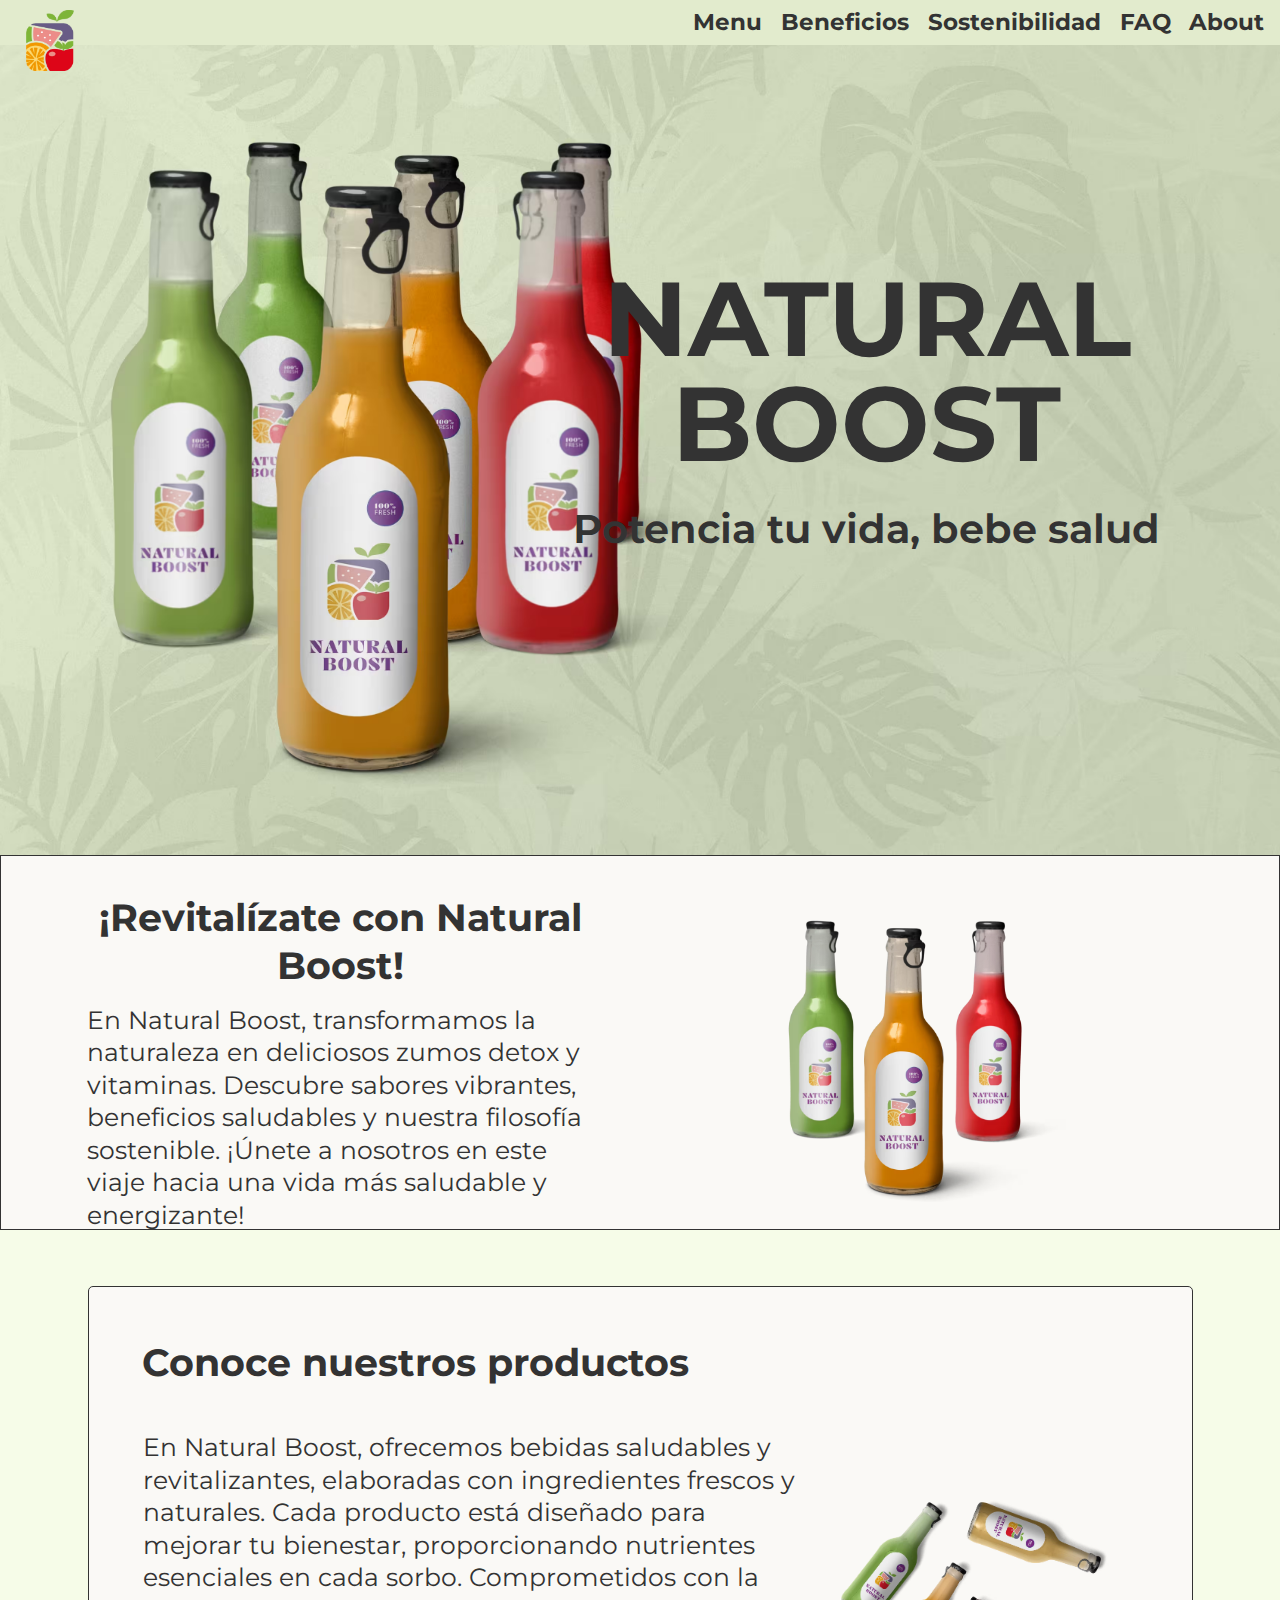
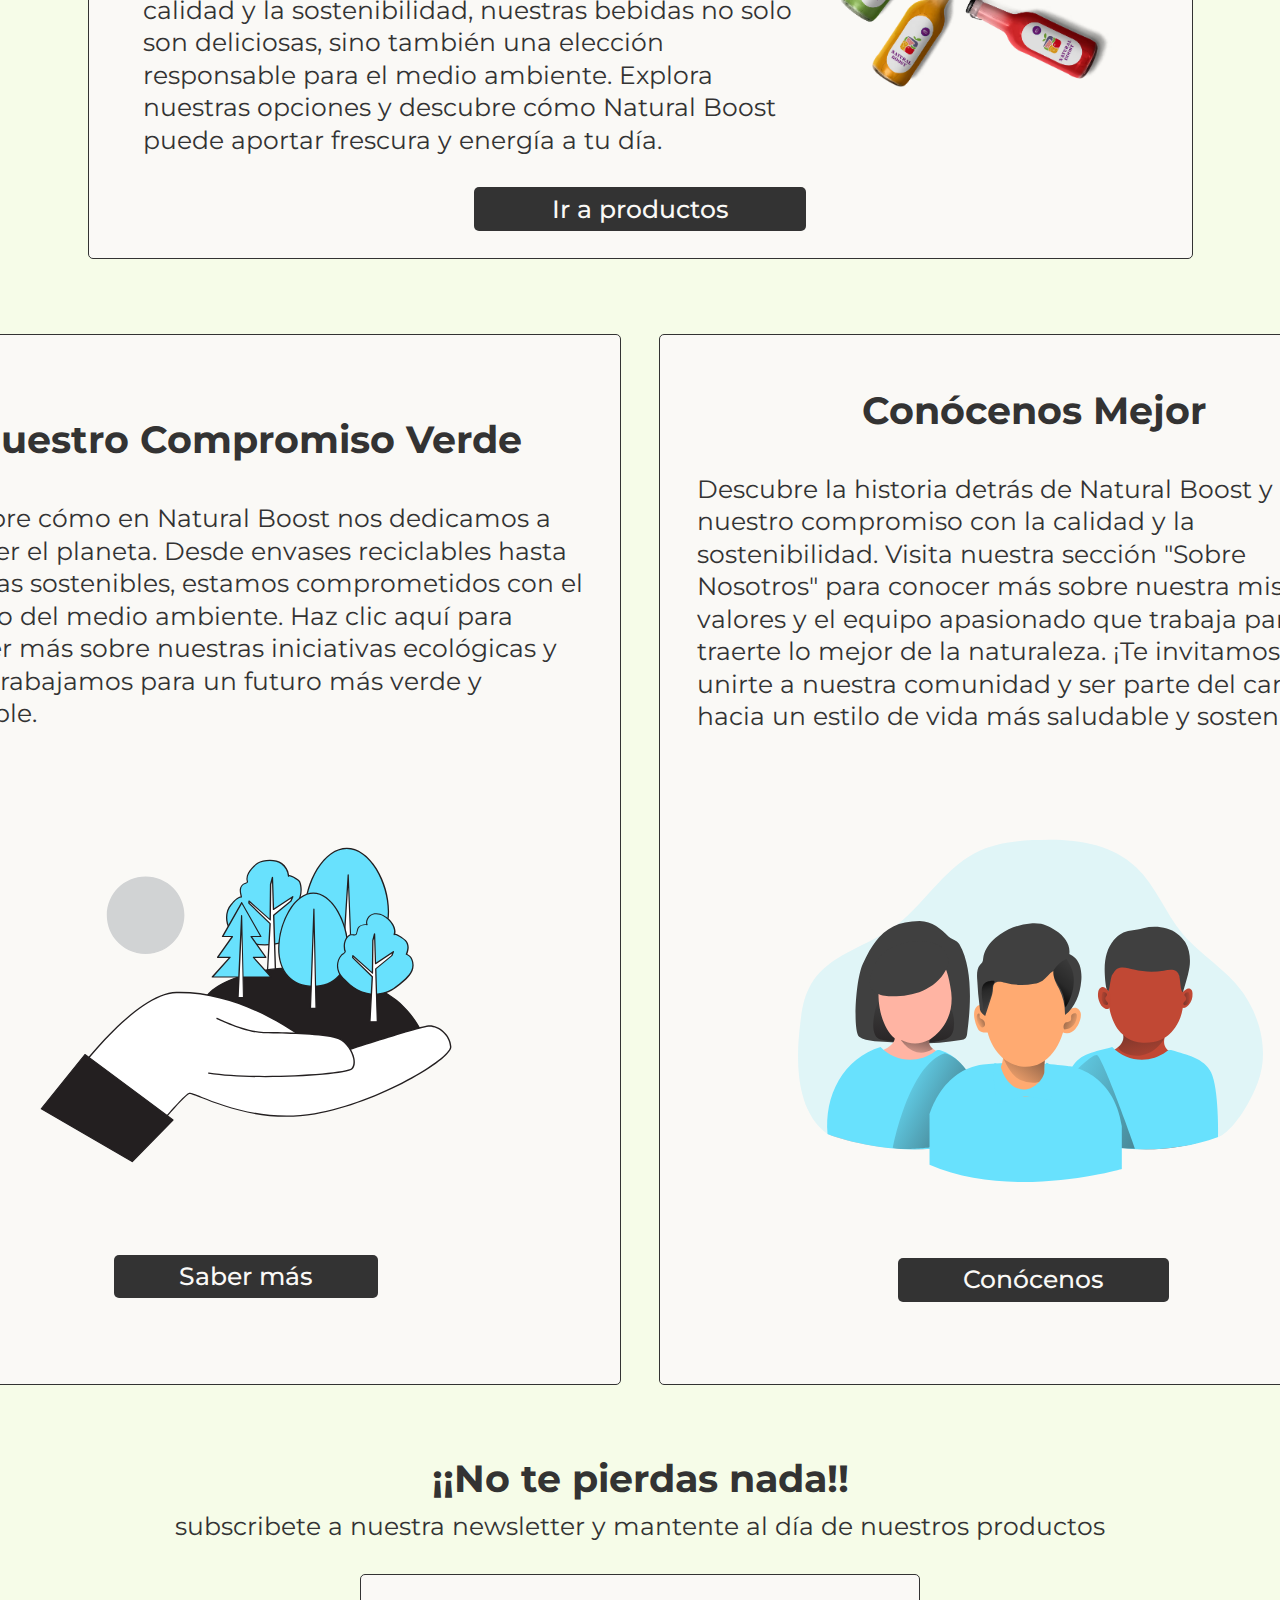
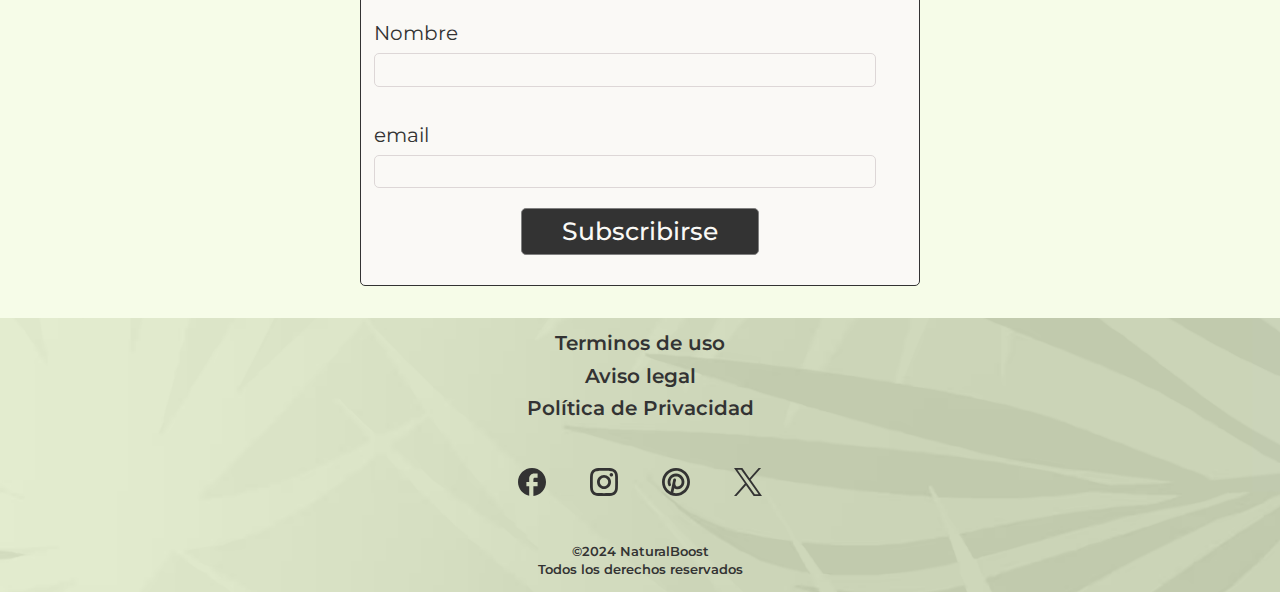
==== index.html @ d49129e9 "actualización" ====
<!DOCTYPE html>
<html lang="es">
	<head>
		<meta charset="utf-8" />
		<meta name="viewport" content="width=device-width, initial-scale=1" />
		<meta http-equiv="X-UA-Compatible" content="IE=edge" />
		<title>Natural Boost - Zumo Detox</title>
		<meta
			name="description"
			content="Natural Boost ofrece los mejores zumos detox y vitaminas, hechos con ingredientes frescos y naturales. Descubre nuestros sabores y beneficios."
		/>
		<meta
			name="keywords"
			content="zumos detox, vitaminas, natural, salud, bienestar, sostenibilidad"
		/>
		<meta name="author" content="Natural Boost - Luis Carlos Giraldo" />
		<meta property="og:title" content="Natural Boost - Zumo Detox" />
		<meta
			property="og:description"
			content="Natural Boost ofrece los mejores zumos detox y vitaminas, hechos con ingredientes frescos y naturales. Descubre nuestros sabores y beneficios."
		/>
		<meta
			property="og:image"
			content="https://naturalboost.com/images/og-image.jpg"
		/>
		<meta property="og:url" content="https://naturalboost.com" />
		<meta property="og:type" content="website" />
		<meta name="twitter:card" content="summary_large_image" />
		<meta name="twitter:title" content="Natural Boost - Zumo Detox" />
		<meta
			name="twitter:description"
			content="Natural Boost ofrece los mejores zumos detox y vitaminas, hechos con ingredientes frescos y naturales. Descubre nuestros sabores y beneficios."
		/>
		<meta
			name="twitter:image"
			content="https://naturalboost.com/images/twitter-image.jpg"
		/>

		<link
			rel="icon"
			href="/archivosFavicon/favicon.ico"
			type="image/x-icon"
		/>
		<link rel="manifest" href="site.webmanifest" />
		<link rel="apple-touch-icon" href="icon.png" />
		<link rel="stylesheet" href="css/style.css" />
		<meta name="theme-color" content="#fafafa" />
		<link rel="preconnect" href="https://fonts.googleapis.com" />
		<link rel="preconnect" href="https://fonts.gstatic.com" crossorigin />
		<link
			href="https://fonts.googleapis.com/css2?family=Montserrat:ital,wght@0,100..900;1,100..900&display=swap"
			rel="stylesheet"
		/>

		<script src="/js/menuHamburguesa.js" defer></script>
	</head>
	<body>
		<header class="header">
			<section class="header__image-links">
				<a href="index.html" class="header__link-logo">
					<img
						src="/img/desktop/LOGO NATURAL BOOST.avif"
						alt="Logo natural boost"
						class="header__logo"
					/>
				</a>
				<img
					src="/svg/menuHamburguesa.svg"
					alt="menu hamburguesa"
					class="header__hamburger"
					id="menuHamburguesa"
				/>

				<nav class="header__nav-desktop" id="headerNavDesktop">
					<section class="nav__items-desktop">
						<ul class="nav__items-list">
							<li>
								<a href="menu.html" class="nav__links-desktop">Menu</a>
							</li>
							<li>
								<a href="beneficios.html"class="nav__links-desktop">Beneficios</a>
							</li>
							<li>
								<a href="sostenibilidad.html"class="nav__links-desktop">Sostenibilidad</a>
							</li>
							<li>
								<a href="faq.html" class="nav__links-desktop">FAQ</a>
							</li>
							<li>
								<a href="about.html" class="nav__links-desktop">About</a>
							</li>
						</ul>
					</section>
				</nav>
			</section>

			<nav class="header__nav" id="headerNav">
				<section class="nav__items">
					<img
						class="nav__boton-x"
						src="/svg/X.svg"
						alt="Botón de salir"
						id="botonCerrarNav"
					/>
					<a href="menu.html" class="nav__links">Menu</a>
					<a href="beneficios.html" class="nav__links">Beneficios</a>
					<a href="sostenibilidad.html" class="nav__links"
						>Sostenibilidad</a
					>
					<a href="faq.html" class="nav__links">FAQ</a>
					<a href="about.html" class="nav__links">About</a>
				</section>
			</nav>

			<section class="section__titulo">
				<h1 class="titulo__marca">
					NATURAL <br />
					BOOST
				</h1>
				<p class="titulo__subtitle-eslogan">
					Potencia tu vida, bebe salud
				</p>
			</section>

			<img
				class="header__main-image"
				src="/img/desktop/pixelcut-export.avif"
			/>
		</header>

		<main class="main">
			<section class="main__introduccion">
				<h2 class="main__subtitulo subtitulo__revitalizate">
					¡Revitalízate con Natural Boost!
				</h2>
				<p class="main__content content__revitalizate">
					En Natural Boost, transformamos la naturaleza en deliciosos
					zumos detox y vitaminas. Descubre sabores vibrantes,
					beneficios saludables y nuestra filosofía sostenible. ¡Únete
					a nosotros en este viaje hacia una vida más saludable y
					energizante!
				</p>
        <section class="main__product-image-desktop">
          <img
            src="/img/desktop/NATUAL BOOST PORTADA SIN FONDO.avif"
            alt=""
            class="main__image-content main__products"
          />
        </section>

			</section>

			<section class="main__product-image">
				<img
					src="/img/desktop/NATUAL BOOST PORTADA SIN FONDO.avif"
					alt=""
					class="main__image-content main__products"
				/>
			</section>

			<section class="main__nuestros-productos main__section">
				<h3 class="main__subtitulo subtitulo__nuestros-productos">Conoce nuestros productos</h3>
				<p class="main__content content__nuestros-productos">
					En Natural Boost, ofrecemos bebidas saludables y
					revitalizantes, elaboradas con ingredientes frescos y
					naturales. Cada producto está diseñado para mejorar tu
					bienestar, proporcionando nutrientes esenciales en cada
					sorbo. Comprometidos con la calidad y la sostenibilidad,
					nuestras bebidas no solo son deliciosas, sino también una
					elección responsable para el medio ambiente. Explora
					nuestras opciones y descubre cómo Natural Boost puede
					aportar frescura y energía a tu día.
				</p>
				<img
					src="/img/desktop/todos los zumos natural boost.avif"
					alt=""
					class="main__image-content all__products"
				/>
				<a href="menu.html" class="main__btn btn__productos">Ir a productos</a>
			</section>

      <section class="container__sections">

        <section class="main__conocenos-mejor main__section">
          <h3 class="main__subtitulo subtitulo__conocenos">Conócenos Mejor</h3>
          <p class="main__content content__conocenos">
            Descubre la historia detrás de Natural Boost y nuestro
            compromiso con la calidad y la sostenibilidad. Visita
            nuestra sección "Sobre Nosotros" para conocer más sobre
            nuestra misión, valores y el equipo apasionado que trabaja
            para traerte lo mejor de la naturaleza. ¡Te invitamos a
            unirte a nuestra comunidad y ser parte del cambio hacia un
            estilo de vida más saludable y sostenible!
          </p>
          <img
            src="/svg/user-group-70.svg"
            alt="grupo de trabajadores"
            class="main__image-content image__grupo"
          />
          <a href="menu.html" class="main__btn btn__conocenos">Conócenos</a>
        </section>
  
        <section class="main__nuestro-compromiso main__section">
          <h3 class="main__subtitulo subtitulo__compromiso">Nuestro Compromiso Verde</h3>
          <p class="main__content content__compromiso">
            Descubre cómo en Natural Boost nos dedicamos a proteger el
            planeta. Desde envases reciclables hasta prácticas
            sostenibles, estamos comprometidos con el cuidado del medio
            ambiente. Haz clic aquí para conocer más sobre nuestras
            iniciativas ecológicas y cómo trabajamos para un futuro más
            verde y saludable.
          </p>
          <img
            src="/svg/ecology-76-7de93.svg"
            alt="imagen ecologica"
            class="main__image-content image__compromiso-verde"
          />
          <a href="menu.html" class="main__btn btn__compromiso">Saber más</a>
        </section>

      </section>

			<section class="complete__form">
				<h3 class="main__subtitulo subtitulo__form">¡¡No te pierdas nada!!</h3>
				<p class="main__content form__text-content">
					subscribete a nuestra newsletter y mantente al día de
					nuestros productos
				</p>
        <form action="main.php" class="form" id="form">
          <label for="name" class="form__name-label">Nombre</label>
          <input
            required
            type="text"
            class="form__input-name"
            id="name"
          />
  
          <label for="email" class="form__email-label">email</label>
          <input
            required
            type="email"
            class="form__input-email"
            id="email"
          />
  
          <button class="main__btn form__btn" type="submit">
            Subscribirse
          </button>
        </form>
			</section>
		</main>

		<footer class="footer">
			<section class="footer__links-legales">
				<a href="terminosUso.html" class="links__legales-terminos-uso"
					>Terminos de uso</a
				>
				<a href="LICENSE" class="links__legales-aviso-legal"
					>Aviso legal</a
				>
				<a
					href="politicaPrivacidad.html"
					class="links__legales-politica-privacidad"
					>Política de Privacidad</a
				>
			</section>

			<section class="footer__social-networks">
				<img
					src="/svg/logoFacebook.svg"
					alt="Logo de Facebook"
					class="social-networks-facebook"
				/>
				<img
					src="/svg/logoInstagram.svg"
					alt="Logo de Instagram"
					class="social-networks-instagram"
				/>
				<img
					src="/svg/logoPinterest.svg"
					alt="Logo de Pinterest"
					class="social-networks-pinterest"
				/>
				<img
					src="/svg/logoX.svg"
					alt="Logo de X"
					class="social-networks-x"
				/>
			</section>

			<section class="footer__derechos-reservados">
				<p class="footer__copyright">&copy;2024 NaturalBoost</p>
				<p class="footer__derechos-reservados">
					Todos los derechos reservados
				</p>
			</section>
		</footer>
	</body>
</html>
---- css/style.css ----
/* *********************************** */
@import url(normalize.min.css);
@import url(reset.css);

/* *********************************** */
/* *** ESTILOS GENERALES *** */
/* *********************************** */

/* Tipografía */
@font-face {
  font-family: "";
  src: url("") format("woff2"), url("") format("woff");
}

/* ******************************** */

/* Colores */

/* ******************************** */

:root{
  --background-section: #FAF9F6;
  --text-color: #333333;
  --background-color: #E2EBCD;
  --background-color-dos: #8DA954;
  --body-color: #F6FCE8;
  --color-terciary: #FFCC96;

  /* mobile */
  --titulo-banner: 5.3125rem;
  --subtitulo-banner: 2.5rem;
  --titulo-contenido: 2rem ;
  --parrafos-contenido: 1.25rem;

  /* desktop */
  --titulo-banner-desktop: 10.5rem;
  --subtitulo-banner-desktop: 4rem;
  --titulo-contenido-desktop: 3.625rem;
  --parrafos-contenido-desktop: 3rem;
}

*{
  box-sizing: border-box;
}

html{
  font-size: 10px;
  overflow-x: hidden;
}

body{
  height: 100%;
  background-color: var(--body-color);
  font-family: montserrat, Arial, Helvetica, sans-serif;
  box-sizing: border-box;
  line-height: 1;
}

a{
  color: var(--text-color);
}

.header{
  min-height: 80vh;
  width: 100%;

  display: flex;
  flex-direction: column;
  background: url(/img/desktop/FONDO\ VERTICAL\ NATURAL\ BOOST\ CON\ TEXTURA.avif) center center;
  background-repeat: no-repeat;
  background-size: cover;

  position: relative;
}

.header__image-links{
  display: flex;
  flex-direction: row;
  justify-content: space-between;

  margin: 1.25rem;
}

.header__nav-desktop{
  display: none;
}

.header__nav{
  display: none;
  width: 100%;
  height: 100dvh;

  position: absolute;
}

.nav__links{
  transition: all ease-in-out 0.3s;
}

.nav__links:hover{
  transform: scale(1.1);
  transition: all ease-in-out 0.3s;
}

.nav__items{
  display: flex;
  justify-content: center;
  align-items: center;
  flex-direction: column;
  width: 100%;
  height: 100dvh;
  gap: 100px;

  position: relative;

  color: var(--text-color);
  font-weight: 700;
  font-size: 3.125rem;
  background: url(/img/desktop/FONDO\ VERTICAL\ NATURAL\ BOOST\ CON\ TEXTURA.avif) center center;
  background-size: cover;
  background-repeat: no-repeat;
}

.nav__boton-x{
  width: 2.8125rem;
  height: 2.8125rem;
  
  position: absolute;
  right: 1.25rem;
  top: 1.25rem;
  cursor: pointer;
}

.header__hamburger{
  display: inline;
  width: 2.5rem;
  height: 2.5rem;
  cursor: pointer;
}

.header__logo{
  display: inline;
  width: 2.8125rem;
  height: 3.125rem;
}

.header__main-image{
  width: 100%;
  padding: 1.25rem;
  padding-top: 1.25rem;
} 

.titulo__marca{
  font-size: var(--titulo-banner);
  color: var(--text-colorolor, #333);
  
  text-align: center;
  line-height: 1;

  margin-top: 3.125rem;
}

.titulo__subtitle-eslogan{
  font-size: var(--subtitulo-banner);
  color: var(--text-color);
  
  text-align: center;
  font-weight: 650;
  margin-top: 1.25rem;
}

.footer{
  width: 100%;
  padding: 1.5625rem 1.25rem;
  

  display: flex;
  flex-direction: column;
  justify-content: center;
  align-items: center;
  gap: 2.5rem;

  background: url(/img/desktop/FONDO\ VERTICAL\ NATURAL\ BOOST\ CON\ TEXTURA.avif) center center;
  background-repeat: no-repeat;
  background-size: cover;
}

.footer__links-legales{
  display: flex;
  flex-direction: column;
  justify-content: center;
  align-items: center;
  gap: 1.25rem;


  font-size: var(--titulo-contenido);
  font-weight: 600;
  color: var(--text-color);
  
}

.links__legales-aviso-legal, 
.links__legales-politica-privacidad,
.links__legales-terminos-uso{
  cursor: pointer;
  transition: all ease-in-out 0.3s;
}

.links__legales-aviso-legal:hover, 
.links__legales-politica-privacidad:hover,
.links__legales-terminos-uso:hover{
  transition: all ease-in-out 0.3s;
  transform: scale(1.1);
}

.social-networks-facebook, 
.social-networks-instagram, 
.social-networks-pinterest, 
.social-networks-x{
  text-decoration: none;
  color: var(--text-color);

  width: 2.8125rem;
  height: 2.8125rem;
  
}

.footer__social-networks{
  display: flex;
  flex-direction: row;

  padding: 2.5rem 0rem;
  justify-content: space-between;
  gap: 4.375rem;
}

.footer__derechos-reservados{
  display: flex;
  flex-direction: column;
  color: var(--text-color);
  font-size: var(--parrafos-contenido);
  font-weight: 600;
  text-align: center;
  gap: .5rem;
}

.ocultar{
  display: none;
}

.mostrar{
  display: block;
}

.main__introduccion{
  width: 100%;
  height: 15.625rem;
  border: 1px solid var(--text-color);

  text-align: center;
  background-color: var(--background-section);
  padding: 1.25rem 2.5rem;
  line-height: 1.3;

}

.main__subtitulo{
  font-size: 2rem;
  color: var(--text-color);
}

.main__content{
  font-size: var(--parrafos-contenido);
  color: var(--text-color);
  text-align: left;
  padding: 1.25rem 1.25px;
  line-height: 1.3;
}

.main__section{
  background-color: var(--background-section);
  color: var(--text-color);
  border: 1px solid var(--text-color);
  border-radius: .5rem;
  padding: 1.875rem 1.5625rem;
  margin: 1.875rem;
}

.main__conocenos-mejor{
  display: flex;
  justify-content: center;
  align-items: center;
  flex-direction: column;
}

.main__nuestro-compromiso{
  display: flex;
  justify-content: center;
  align-items: center;
  flex-direction: column;
}

.main__nuestros-productos{
  display: flex;
  justify-content: center;
  align-items: center;
  flex-direction: column;
}


.main__btn{
  background-color: var(--text-color);
  color: var(--background-section);
  border-radius: .5rem;
  padding: .9375rem 6.5rem;
  font-size: var(--parrafos-contenido);
  font-weight: 500;
}

.main__product-image-desktop{
  display: none;
}

.form{
  background-color: var(--background-section);
  color: var(--text-color);
  box-sizing: border-box;

  width: 80dvw;
  height: 21.875rem;

  display: flex;
  flex-direction: column;
  margin: 1.875rem;
  border-radius: .5rem;
  border: 1px solid var(--text-color);
  justify-content: center;
}

.complete__form{
  box-sizing: border-box;
  display: flex;
  justify-content: center;
  align-items: center;
  flex-direction: column;

}

.form__text-content{
  text-align: center;
}

.form__input-email, .form__input-name{
  width: 90%;
  padding: .9375rem;
  margin: 0rem 1.25rem;
  border-radius: .5rem;
  border: 1px solid rgb(221, 215, 215);
  background-color: var(--background-section);
  margin-bottom: 20px;
}

input[type="text"]{
  width: 90%;
}

label{
  margin: 0px 1.25rem;
  margin-top: 1.875rem;
  margin-bottom: .9375rem;
  font-size: 1.25rem;
  color: var(--text-color);
}

.form__btn{
    padding: 1rem 4rem;
    width: fit-content;
    margin: 0 auto;
  
}

@media screen and (min-width: 1200px){

  .main__introduccion{
    height: 37.5rem;
    padding: 0;
    
    display: grid;
    grid-template-columns: 8.4375rem 1.5fr 0.5fr 8.4375rem;
    grid-template-rows: 3.75rem 0.3fr 3.75rem 2fr 3.75rem;
    
  }

  .subtitulo__revitalizate{
    font-size: 3.75rem;
    text-align: center;
    grid-column: 2 / 3;
    grid-row: 2 / 3;
    
  }
  
  .content__revitalizate{
    font-size: 2.5rem;
    
    grid-column: 2 / 3;
    grid-row: 3 / 5;
  }
  
  .main__product-image{
    display: none;
  }

  .main__product-image-desktop{
    display: initial;
    width: 600px;
    object-fit: cover;
    padding-bottom: 100%;
    overflow: hidden;

    grid-column: 3 / 4;
    grid-row: 1 / -1;
  }

  .main__nuestros-productos{
    margin: 5.625rem 8.75rem;

    display: grid;
    grid-template-columns: 3.75rem 1fr 1fr 1fr 3.75rem;
    grid-template-rows: 3.75rem 3.75rem 3.75rem 1fr 1.25rem 5.625rem .2344rem;
  }

  .subtitulo__nuestros-productos{
    grid-column: 2 / 4;
    grid-row: 2 / 3;
  }

  .subtitulo__nuestros-productos,
  .subtitulo__compromiso,
  .subtitulo__conocenos,
  .subtitulo__revitalizate,
  .subtitulo__form{
    font-size: 3.75rem;

  }

  .content__compromiso,
  .content__conocenos,
  .content__nuestros-productos,
  .content__revitalizate,
  .form__text-content{
    font-size: 2.5rem;
  }
  
  .content__nuestros-productos{
    grid-column: 2 / 4;
    grid-row: 4 / 5;
  }
  
  .all__products{
    grid-column: 4 / 5;
    grid-row: 4 / 5;
  }
  
  .btn__productos,
  .btn__compromiso,
  .btn__conocenos,
  .form__btn{
    font-size: 2.5rem;
    text-align: center;
  }

  .btn__productos{
    grid-column: 3 / 4;
    grid-row: 6 / 7;
  }

  .container__sections{
    display: flex;
    flex-direction: row-reverse;
    justify-content: space-between;
    margin: 0rem 6.7rem 5.625rem 6.7rem;

  }
   .main__conocenos-mejor,
   .main__nuestro-compromiso{
      width: 75rem;
      padding: 1.25rem;
   }

   .btn__conocenos{
      margin-bottom: 7rem;
  
   }

   .content__compromiso{
    padding: 2.5rem;
   }

   .content__conocenos{
    padding: 2.5rem;
   }

   .subtitulo__conocenos{
    
    padding-top: 4.375rem;
   }

   .content__compromiso,
   .content__conocenos{
    margin-top: 1.875rem;
   }

  .image__grupo,
  .image__compromiso-verde{
    width: 50rem;
    
  }

  .complete__form{
    margin-bottom: 1.25rem;
  }

  label{
    font-size: 2rem;
  }


}

main{
  display: flex;
  justify-content: center;
  align-items: center;
  flex-direction: column;
}

.main__container{
  max-width: 80%;

  display: flex;
  justify-content: center;
  align-items: center;
  flex-direction: column;
}

.container__first-product,
.container__second-product,
.container__third-product{
  background-color: var(--background-section);
  padding: 1.25rem;
  margin: 2.1875rem 0rem;
  border: 1px solid var(--text-color);
  color: var(--text-color);
  border-radius: .5rem;
}

.subtitle__nuestros-productos{
  margin-top: 1.875rem;
}

.subtitle__green-vitality,
.subtitle__yellow-sunshine,
.subtitle__red-energy{
  margin-top: 1.875rem;
}

.image__container{
  background: url(/img/desktop/FONDO\ CON\ TEXTURA\ NATURAL\ BOOST.avif) center center;
  background-repeat: no-repeat;
  background-size: cover;
}


@media screen and (min-width: 1200px){
  
    .header{
      height: 95vh;

      background: url(../img/desktop/PORTADA\ NATURAL\ BOOST\ FONDO\ TEXTURA.avif) center center;
      background-size: cover;
      background-repeat: no-repeat;

      position: relative;
    }

    .header__main-image{
      display: none;
    }

    .section__titulo{
      position: absolute;
      right: 12rem;
      top: 23.5rem;
    }

    .titulo__marca{
      font-size: var(--titulo-banner-desktop);
    }

    .titulo__subtitle-eslogan{
      font-size: var(--subtitulo-banner-desktop);
      padding-top: 20px;
    }
  
    .header__logo{
      width: 4.8125rem;
      height: 6.125rem;
      margin-left: 1.5625rem;

      position: absolute;
      left: 10px;
      top: 10px;
    }

    .header__hamburger{
      display: none;
    }

    .nav__boton-x{
      display: none;
    }

    
    .header__image-links{
      
      height: 4.5rem;
      background-color: var(--background-color);
      margin: 0;
      
      display: flex;
      align-items: center;
      justify-content: space-between;
      
      position: relative;
      
    }

    .header__nav-desktop{
      display: flex;
      padding-right: 1.5625rem;
      gap: .625rem;
      font-size: 2.3rem;
    }

    .nav__items-list{
      display: flex;
      justify-content: space-between;
      gap: 1.875rem;
      font-weight: 700;
      color: var(--text-color);
    }
    
    .nav__items-list li{
      transition: all ease-in-out 0.3s;
    }

    .nav__items-list li a:hover {
      transition: all ease-in-out 0.3s;
      color: var(--background-color-dos);
    }

    .nav__items-list li:hover {
      transform: scale(1.1);
      transition: all ease-in-out 0.3s;
    }

    .form{
      align-items: baseline;
      width: 60%;
      height: 31.25rem;
    }

    .form__btn{
      margin: 0 auto;
      margin-top: 2.25rem;
      margin: 0 auto;
      display: flex;
      justify-content: center;
      align-items: center;
      
    }

  }



/* *******************************************************************
******************************MENU*****************************
******************************************************************* */
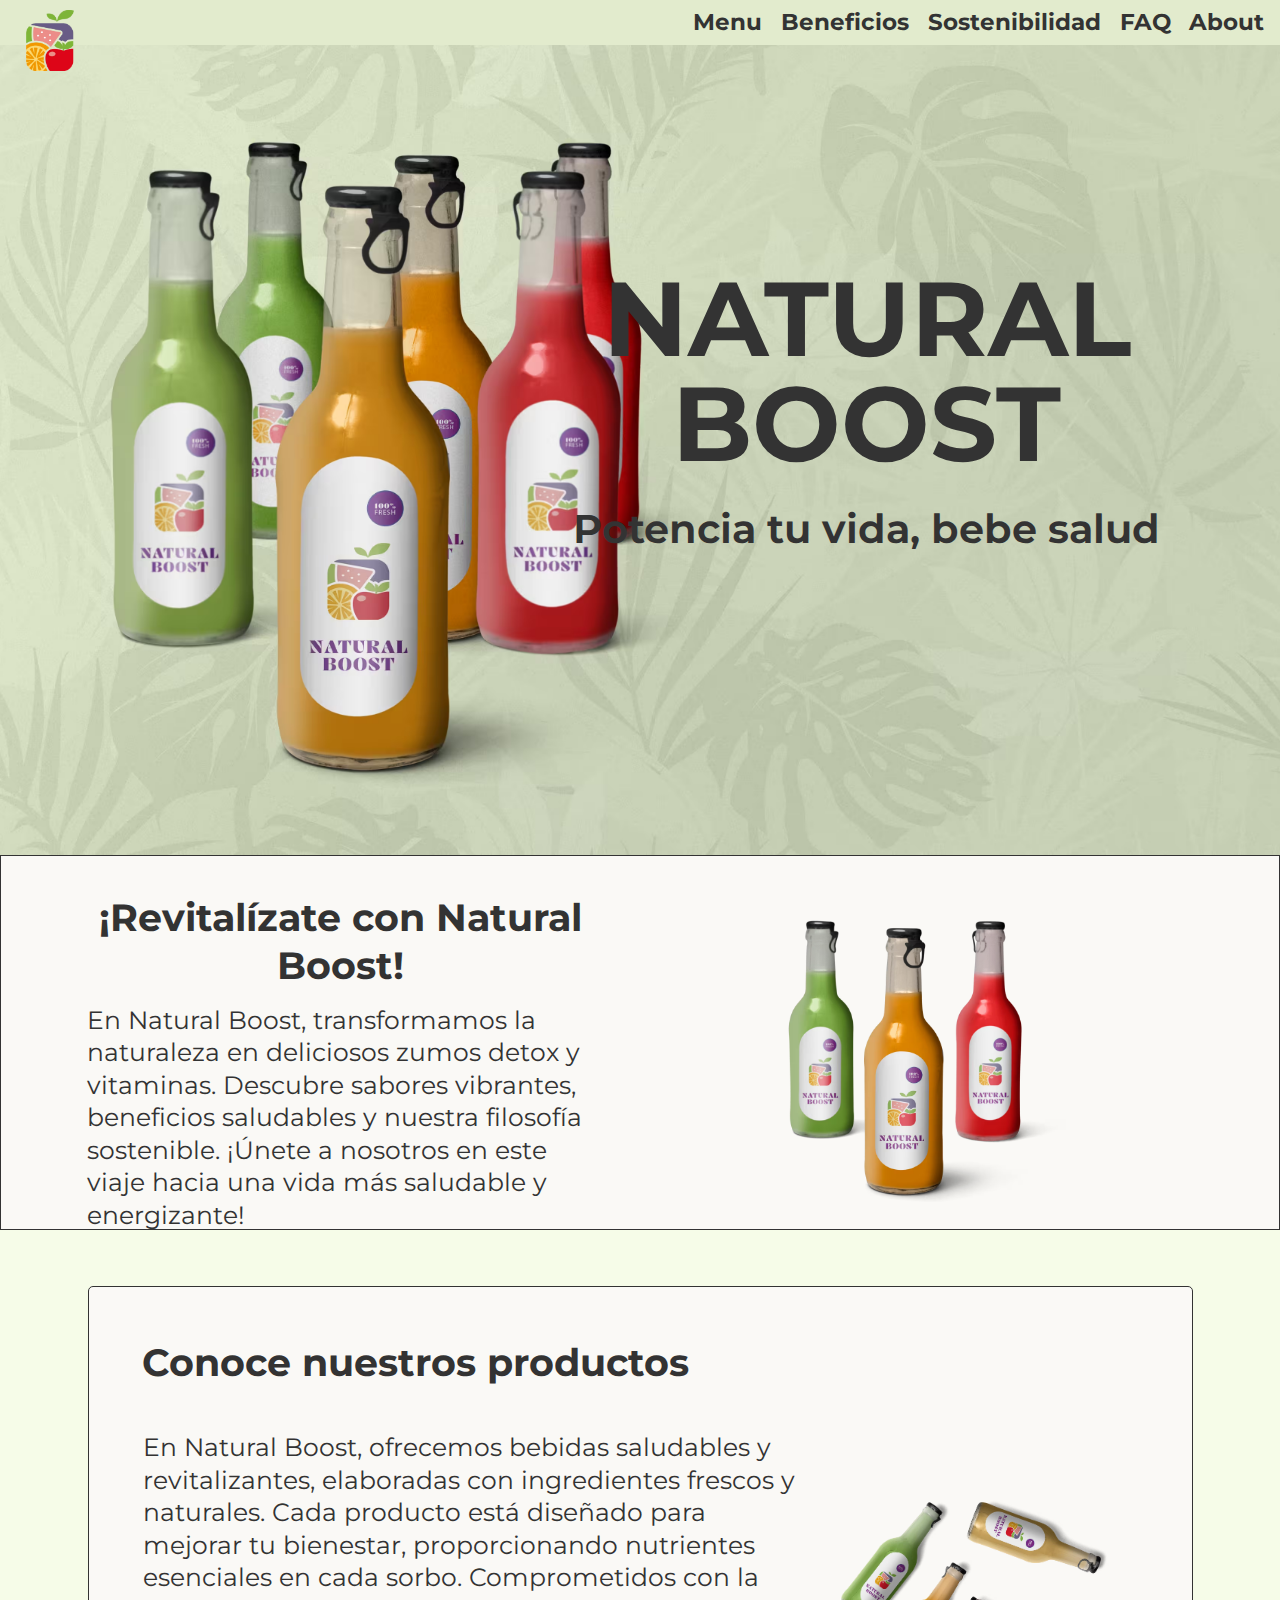
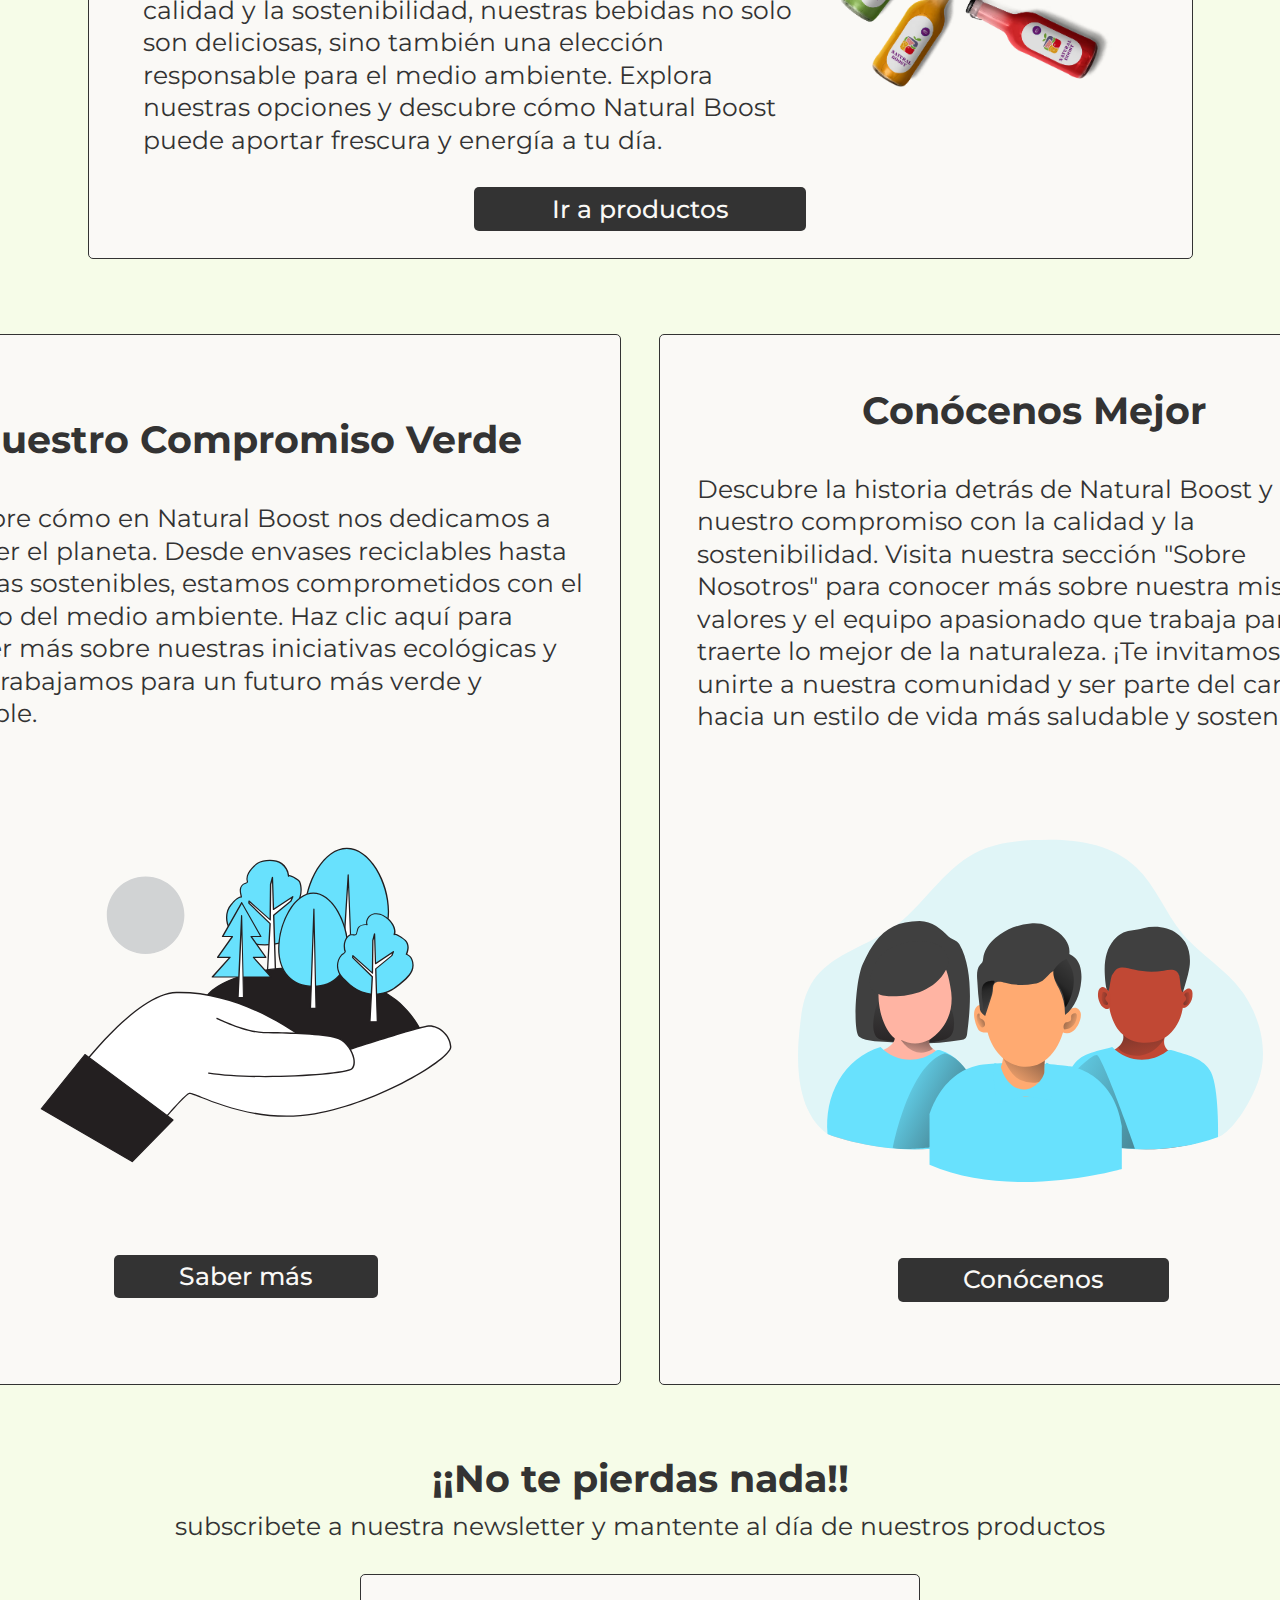
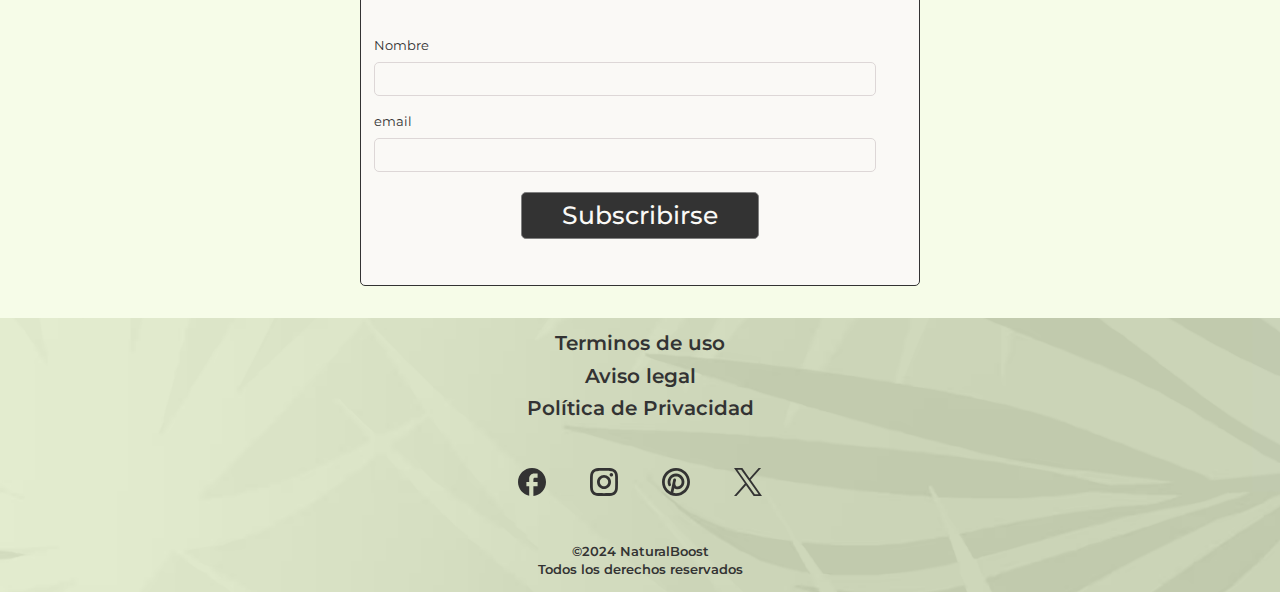
==== commit f63d23a2: "update 8" ====
--- a/index.html
+++ b/index.html
@@ -38,7 +38,7 @@
 
 		<link
 			rel="icon"
-			href="/archivosFavicon/favicon.ico"
+			href="./archivosFavicon/favicon.ico"
 			type="image/x-icon"
 		/>
 		<link rel="manifest" href="site.webmanifest" />
@@ -59,13 +59,13 @@
 			<section class="header__image-links">
 				<a href="index.html" class="header__link-logo">
 					<img
-						src="/img/desktop/LOGO NATURAL BOOST.avif"
+						src="./img/desktop/LOGO NATURAL BOOST.avif"
 						alt="Logo natural boost"
 						class="header__logo"
 					/>
 				</a>
 				<img
-					src="/svg/menuHamburguesa.svg"
+					src="./svg/menuHamburguesa.svg"
 					alt="menu hamburguesa"
 					class="header__hamburger"
 					id="menuHamburguesa"
@@ -98,7 +98,7 @@
 				<section class="nav__items">
 					<img
 						class="nav__boton-x"
-						src="/svg/X.svg"
+						src="./svg/X.svg"
 						alt="Botón de salir"
 						id="botonCerrarNav"
 					/>
@@ -124,7 +124,7 @@
 
 			<img
 				class="header__main-image"
-				src="/img/desktop/pixelcut-export.avif"
+				src="./img/desktop/pixelcut-export.avif"
 			/>
 		</header>
 
@@ -142,7 +142,7 @@
 				</p>
         <section class="main__product-image-desktop">
           <img
-            src="/img/desktop/NATUAL BOOST PORTADA SIN FONDO.avif"
+            src="./img/desktop/NATUAL BOOST PORTADA SIN FONDO.avif"
             alt=""
             class="main__image-content main__products"
           />
@@ -152,7 +152,7 @@
 
 			<section class="main__product-image">
 				<img
-					src="/img/desktop/NATUAL BOOST PORTADA SIN FONDO.avif"
+					src="./img/desktop/NATUAL BOOST PORTADA SIN FONDO.avif"
 					alt=""
 					class="main__image-content main__products"
 				/>
@@ -172,7 +172,7 @@
 					aportar frescura y energía a tu día.
 				</p>
 				<img
-					src="/img/desktop/todos los zumos natural boost.avif"
+					src="./img/desktop/todos los zumos natural boost.avif"
 					alt=""
 					class="main__image-content all__products"
 				/>
@@ -193,7 +193,7 @@
             estilo de vida más saludable y sostenible!
           </p>
           <img
-            src="/svg/user-group-70.svg"
+            src="./svg/user-group-70.svg"
             alt="grupo de trabajadores"
             class="main__image-content image__grupo"
           />
@@ -211,7 +211,7 @@
             verde y saludable.
           </p>
           <img
-            src="/svg/ecology-76-7de93.svg"
+            src="./svg/ecology-76-7de93.svg"
             alt="imagen ecologica"
             class="main__image-content image__compromiso-verde"
           />
@@ -267,22 +267,22 @@
 
 			<section class="footer__social-networks">
 				<img
-					src="/svg/logoFacebook.svg"
+					src="./svg/logoFacebook.svg"
 					alt="Logo de Facebook"
 					class="social-networks-facebook"
 				/>
 				<img
-					src="/svg/logoInstagram.svg"
+					src="./svg/logoInstagram.svg"
 					alt="Logo de Instagram"
 					class="social-networks-instagram"
 				/>
 				<img
-					src="/svg/logoPinterest.svg"
+					src="./svg/logoPinterest.svg"
 					alt="Logo de Pinterest"
 					class="social-networks-pinterest"
 				/>
 				<img
-					src="/svg/logoX.svg"
+					src="./svg/logoX.svg"
 					alt="Logo de X"
 					class="social-networks-x"
 				/>
--- a/css/style.css
+++ b/css/style.css
@@ -360,16 +360,22 @@
   margin-bottom: 20px;
 }
 
+
 input[type="text"]{
   width: 90%;
 }
 
-label{
+.form__name-label,
+.form__email-label{
   margin: 0px 1.25rem;
   margin-top: 1.875rem;
   margin-bottom: .9375rem;
   font-size: 1.25rem;
   color: var(--text-color);
+}
+
+.form__email-label{
+  margin-top: 0;
 }
 
 .form__btn{
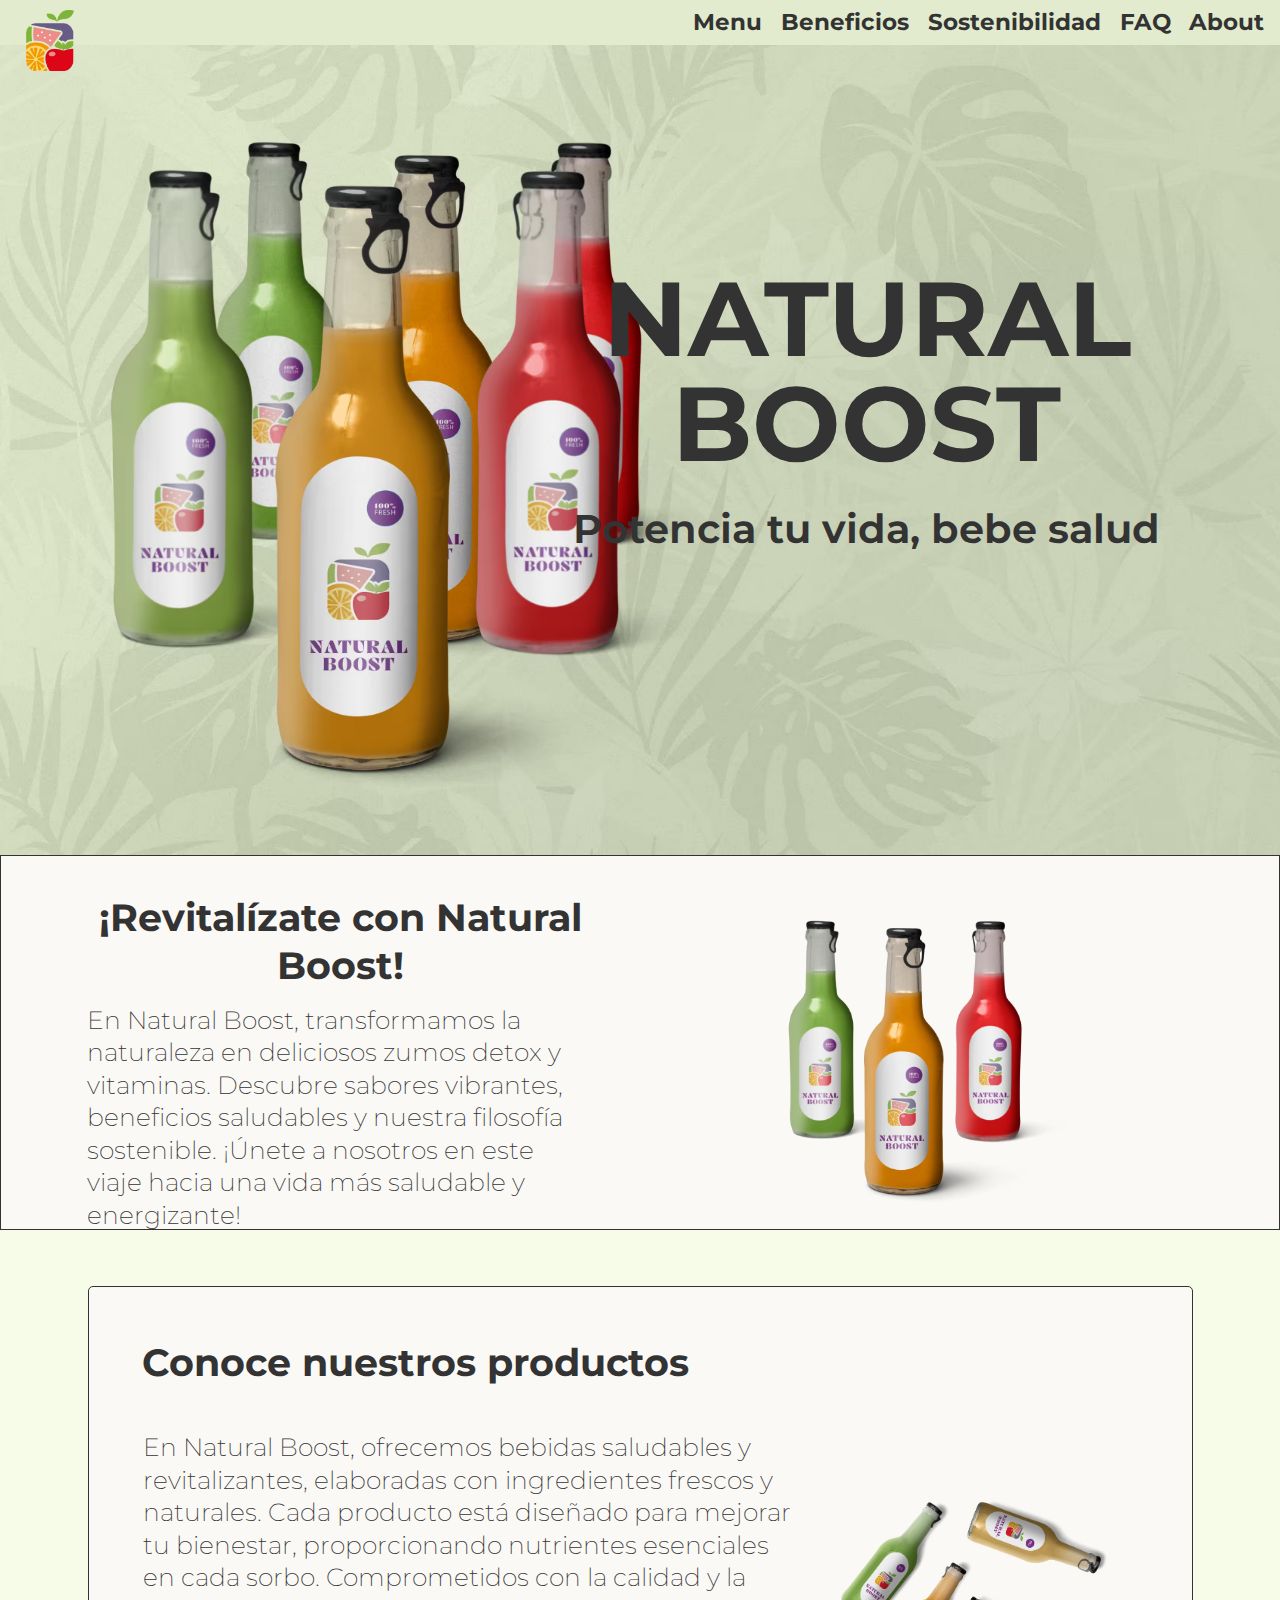
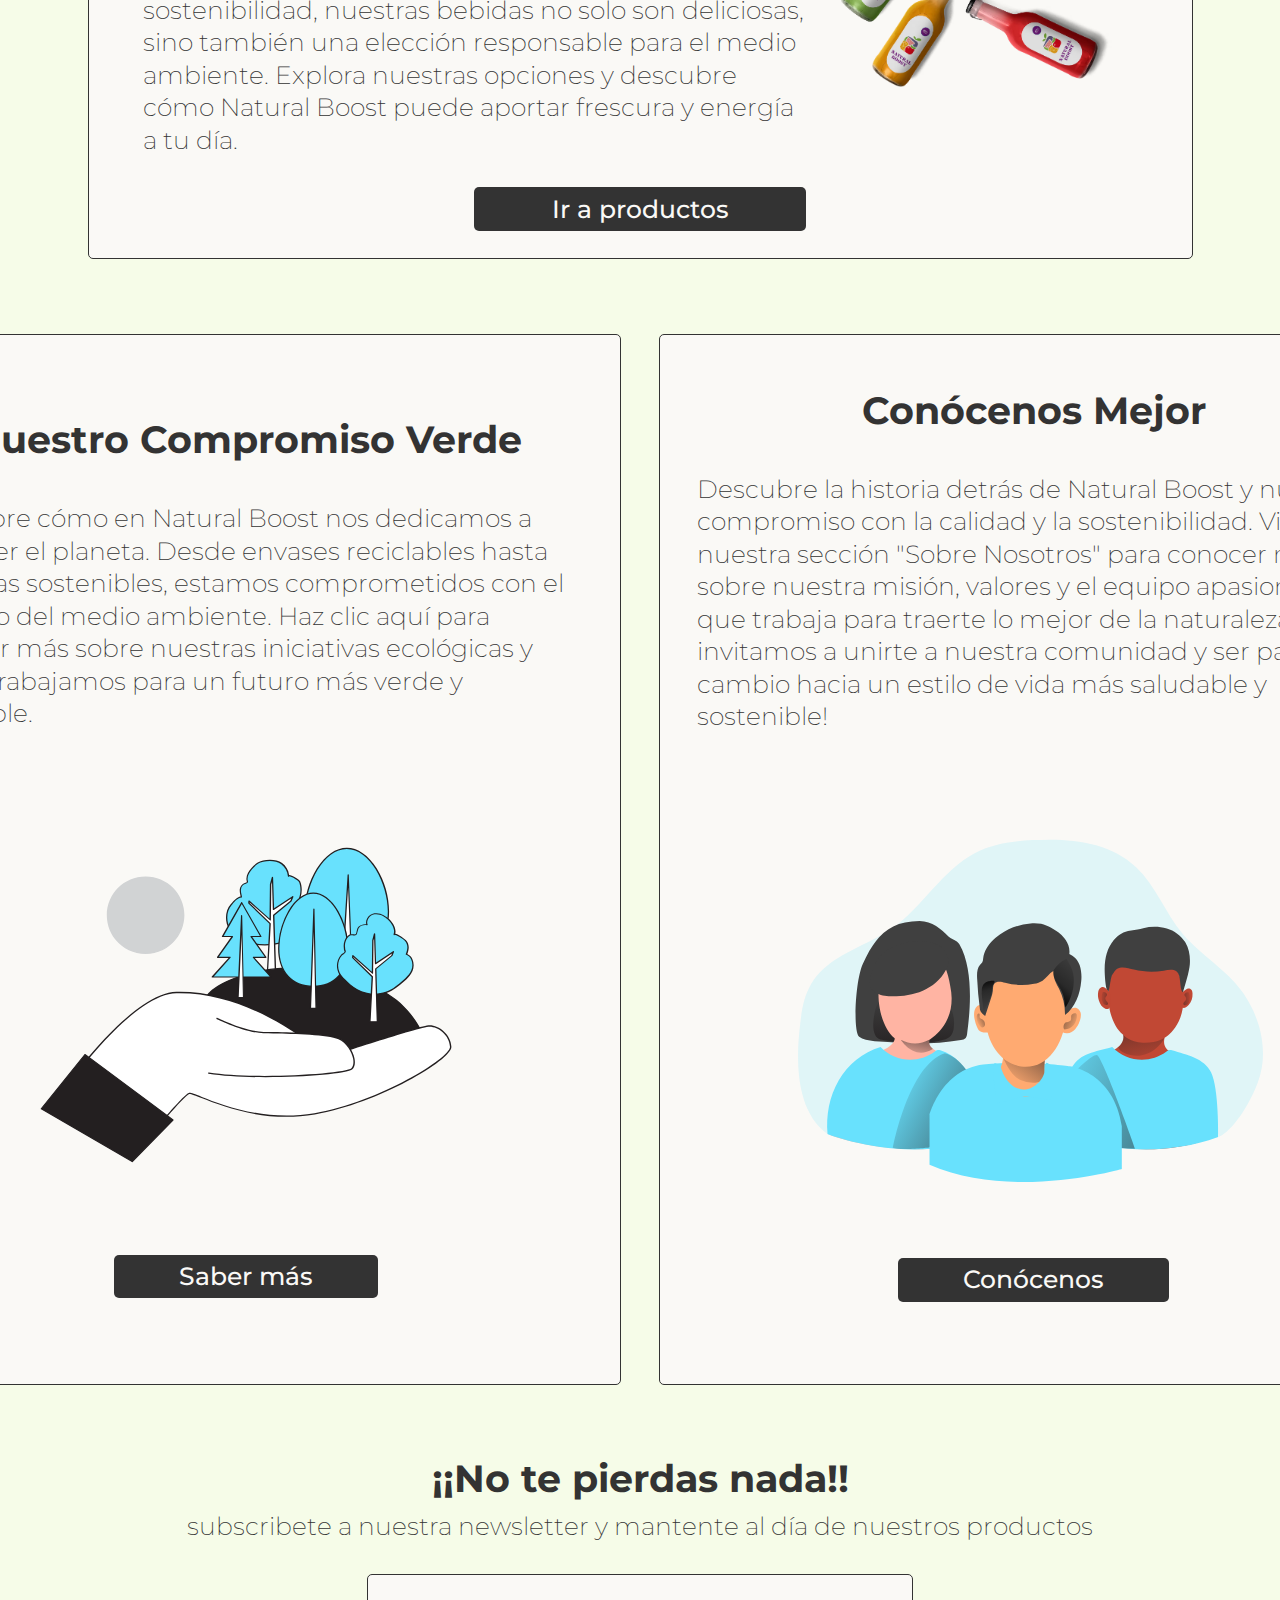
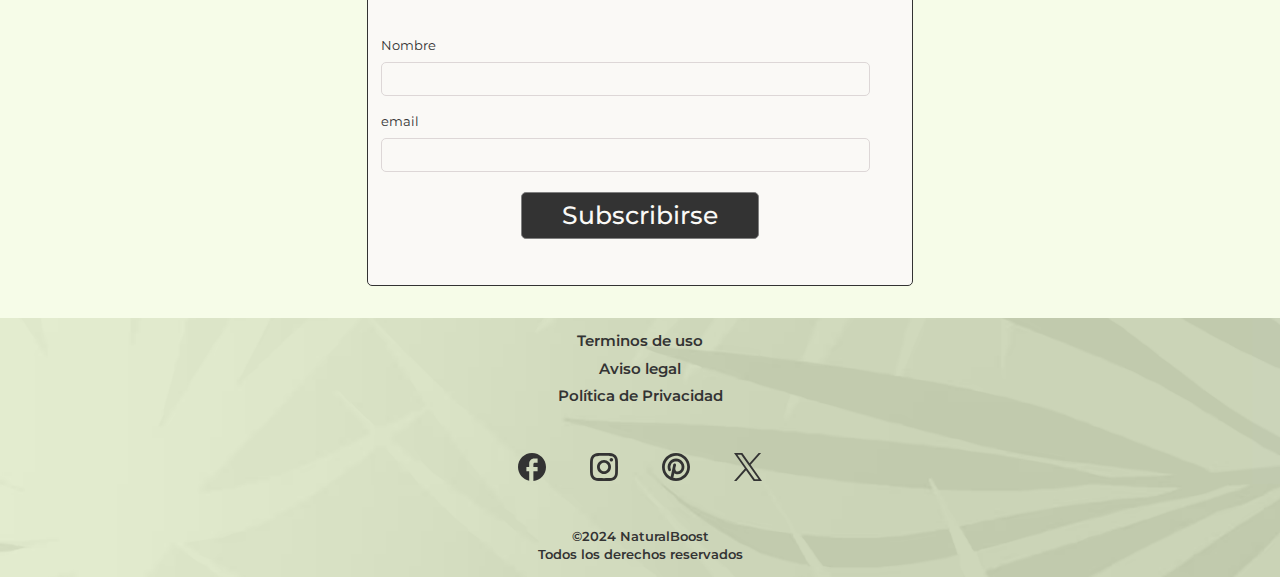
==== commit 8f0d2e4a: "update cuatro" ====
--- a/index.html
+++ b/index.html
@@ -52,10 +52,11 @@
 			rel="stylesheet"
 		/>
 
-		<script src="/js/menuHamburguesa.js" defer></script>
+		<script src="js/menuHamburguesa.js" defer></script>
 	</head>
 	<body>
 		<header class="header">
+			
 			<section class="header__image-links">
 				<a href="index.html" class="header__link-logo">
 					<img
@@ -113,19 +114,20 @@
 			</nav>
 
 			<section class="section__titulo">
-				<h1 class="titulo__marca">
-					NATURAL <br />
-					BOOST
-				</h1>
-				<p class="titulo__subtitle-eslogan">
-					Potencia tu vida, bebe salud
-				</p>
+							<h1 class="titulo__marca">
+								NATURAL <br />
+								BOOST
+							</h1>
+							<p class="titulo__subtitle-eslogan">
+								Potencia tu vida, bebe salud
+							</p>
 			</section>
 
 			<img
 				class="header__main-image"
 				src="./img/desktop/pixelcut-export.avif"
 			/>
+			
 		</header>
 
 		<main class="main">
--- a/css/style.css
+++ b/css/style.css
@@ -29,8 +29,9 @@
   /* mobile */
   --titulo-banner: 5.3125rem;
   --subtitulo-banner: 2.5rem;
-  --titulo-contenido: 2rem ;
+  --titulo-contenido: 1.5rem ;
   --parrafos-contenido: 1.25rem;
+  --subtitle-section: 1.5rem;
 
   /* desktop */
   --titulo-banner-desktop: 10.5rem;
@@ -254,7 +255,7 @@
 
 .main__introduccion{
   width: 100%;
-  height: 15.625rem;
+  height: 21.625rem;
   border: 1px solid var(--text-color);
 
   text-align: center;
@@ -275,6 +276,7 @@
   text-align: left;
   padding: 1.25rem 1.25px;
   line-height: 1.3;
+  font-weight: 200;
 }
 
 .main__section{
@@ -690,6 +692,551 @@
 
 
 
-/* *******************************************************************
-******************************MENU*****************************
-******************************************************************* */
+  /* **************************MENU.html****************** */
+  @media screen and (min-width: 1200px){ 
+
+    .subtitle__nuestros-productos,
+    .subtitle__green-vitality,
+    .subtitle__red-energy,
+    .subtitle__yellow-sunshine {
+      font-size: 3.125rem;
+      text-align: center;
+    }
+
+    .container__first-product,
+    .container__second-product,
+    .container__third-product{
+
+      display: flex;
+    }
+
+    .image__title-green-vitality,
+    .image__title-yellow-sunshine,
+    .image__title-red-energy{
+      display: flex;
+      flex-direction: column-reverse;
+      justify-content: space-between;
+    }
+
+    .content__green-vitality,
+    .content__yellow-sunshine,
+    .content__red-energy{
+      font-size: 2.5rem;
+      width: 400px;
+    }
+
+    .image__container{
+      margin: 1.875rem;
+      margin-top: 2.5rem;
+      margin-bottom: 3.75rem;
+      border-radius: .5rem;
+    }
+
+    .subtitle__nuestros-productos{
+      margin-top: 4.6875rem;
+      margin-bottom: 4.6875rem;
+      text-align: center;
+    }
+
+    .container__content-green-vitality,
+    .container__content-yellow-sunshine,
+    .container__content-red-energy{
+      display: flex;
+      justify-content: center;
+      align-items: center;
+      
+      margin: 3.375rem 2.00rem;
+    }
+
+    
+
+  }
+
+  /* **********************BENEFICIOS.html (mobile)****************** */
+
+  .beneficios__container{
+    width: 100%;
+  }
+
+  .container__image-content{
+    width: 100%;
+    height: 300px;
+
+    background: url(../img/desktop/digestivo.avif) center center;
+    background-repeat: no-repeat;
+    background-size: cover;
+  }
+
+  .container__section-content{
+    background-color: var(--background-section);
+    padding: .9375rem 2.1875rem;
+    border-top: 1px solid var(--text-color);
+  }
+
+  .text__content-introduction{
+    font-size: var(--parrafos-contenido);
+    margin: 2.1875rem 1.25rem;
+    line-height: 1.3;
+    color: var(--text-color);
+    
+  }
+  
+  .container__title-content{
+    font-size: 1.5rem;
+    margin-block: .9375rem;
+    color: var(--text-color);
+    text-align: center;
+  }
+  
+  .container__content-text{
+    font-size: var(--parrafos-contenido);
+    margin-top: .9375rem;
+    margin-bottom: 1.25rem;
+    color: var(--text-color);
+  }
+
+  .container__section-content{
+    width: 100%;
+    height: 42dvh;
+  }
+
+  .container__image-energy{
+    background: url(../img/desktop/felicidad\ animo.avif) center center;
+    background-repeat: no-repeat;
+    background-size: cover;
+  }
+  .container__image-inmunologico{
+    background: url(../img/desktop/fuerte.avif) center center;
+    background-repeat: no-repeat;
+    background-size: cover;
+  }
+  .container__image-weight-loss{
+    background: url(../img/desktop/perdida\ de\ peso.avif) center center;
+    background-repeat: no-repeat;
+    background-size: cover;
+  }
+
+
+ 
+
+  /* **********************BENEFICIOS.html (desktop)****************** */
+  @media screen and (min-width: 1200px){
+
+    .text__content-introduction{
+      margin: 2.8125rem 7.5rem;
+      font-size: 3.125rem;
+    }
+
+    .container__title-content{
+      font-size: var(--titulo-contenido-desktop);
+
+    }
+
+    .container__content-text{
+      font-size: var(--parrafos-contenido-desktop);
+      line-height: 1.3;
+    }
+
+    .container__section-content{
+      display: flex;
+      justify-content: space-between;
+      align-items: center;
+      flex-direction: row-reverse;
+      padding: 0rem;
+      margin-left: 0rem;
+      width: 100%;
+      height: 50vh;
+    }
+
+    .container__title-content-text{
+      
+
+      display: flex;
+      justify-content: center;
+      align-items: center;
+      flex-direction: column;gap: 1.25rem;
+
+      margin: 0px 0px 0px 3.75rem;
+      width: 50%;
+    }
+
+    .energy__content,
+    .weight-loss__content{
+      flex-direction: row;
+      margin: 0rem;
+    } 
+
+    .container__energy-content{
+      margin-right: 1.875rem;
+    }
+
+    .container__weight-loss-content{
+      margin-right: 1.875rem;
+    }
+
+    .container__title-content{
+      padding-top: 1.25rem;
+    }
+
+    .container__content-text{
+      height: 100%;
+      width: 100%;
+      font-weight: 200;
+    }
+
+    .container__image-content{
+      width: 50%;
+      height: 100%;
+    }
+
+  }
+
+/* **********************SOSTENIBILIDAD.html (movil)****************** */
+
+.main__container{
+  max-width: 90%;
+}
+
+.container__sostenibilidad{
+  background-color: var(--background-section);
+  border: 1px solid var(--text-color);
+  border-radius: 8px;
+  margin: 1.25rem 0rem;
+}
+   
+.medio-ambiente-title{
+  font-size: 2rem;
+  color: var(--text-color);
+  text-align: center;
+  margin: 1.25rem;
+  margin-bottom: 0rem;
+}
+
+.medio-ambiente__text-content,
+.calentamiento-global__text-content,
+.reciclaje__text-content{
+  font-size: var(--parrafos-contenido);
+  font-weight: 200;
+}
+
+.medio-ambiente__text-content,
+.calentamiento-global__text-content,
+.reciclaje__text-content{
+  margin: 1.25rem;
+  margin-top: 0rem;
+  color: var(--text-color);
+}
+
+.sostenibilidad__image-text-content{
+  display: flex;
+  justify-content: center;
+  align-items: center;
+  flex-direction: column-reverse;
+}
+
+.prueba__medio-ambiente{
+
+  width: 19.625rem;
+  height: 15.625rem;
+
+  background: url(../svg/ecology-88.svg) center center;
+  background-repeat: no-repeat;
+  background-size: cover;
+}
+
+.prueba__calentamiento{
+
+  width: 19.625rem;
+  height: 15.625rem;
+
+  background: url(../svg/global-warming-69.svg) center center;
+  background-repeat: no-repeat;
+  background-size: cover;
+}
+
+.prueba__reciclaje{
+
+  width: 19.625rem;
+  height: 15.625rem;
+
+  background: url(../svg/recycling-4-66.svg) center center;
+  background-repeat: no-repeat;
+  background-size: cover;
+}
+
+/* **********************SOSTENIBILIDAD.html (desktop)****************** */
+
+@media screen and (min-width: 1200px) {
+  
+  .main__container{
+    margin: 5.625rem 0px;
+  }
+
+  .sostenibilidad__image-text-content{
+    display: flex;
+    flex-direction: row;
+    justify-content: space-evenly;
+    align-items: center;
+  
+  }
+
+  .medio-ambiente__text-content,
+  .calentamiento-global__text-content,
+  .reciclaje__text-content{
+
+    font-size: var(--parrafos-contenido-desktop);
+    color: var(--text-color);
+  }
+
+  .medio-ambiente-title{
+    font-size: var(--titulo-contenido-desktop);
+    color: var(--text-color);
+    margin-bottom: 5rem;
+    margin-top: 3.125rem;
+  }
+
+  .reciclaje__text-content,
+  .medio-ambiente__text-content,
+  .calentamiento-global__text-content{
+    width: 50%;
+    margin-left: 5.625rem;
+    margin-bottom: 5.625rem;
+    font-weight: 200;
+  }
+
+  .prueba__medio-ambiente,
+  .prueba__calentamiento,
+  .prueba__reciclaje{
+    width: 52.625rem;
+    height: 34.625rem;
+    margin-bottom: 90px;
+    margin-right: 50px;
+  }
+
+  .prueba__calentamiento{
+    width: 47.625rem;
+    height: 38.625rem;
+  }
+
+  .calentamiento-global__text-image-content{
+    display: flex;
+    flex-direction: row-reverse;
+
+  }
+
+  .calentamiento-global__text-content{
+    margin-left: 0rem;
+    margin-right: 5.625rem;
+  }
+
+}
+
+/* **********************FAQ.html (MOBILE)****************** */
+
+.container__faq{
+  max-width: 90%;
+  display: flex;
+  justify-content: center;
+  align-items: center;
+  gap: 1.25rem;
+  flex-direction: column;
+  margin-top: 1.25rem;
+}
+
+
+.questions__title{
+  font-size: var(--titulo-contenido);
+  text-align: center;
+  color: var(--text-color);
+  padding: 1.25rem;
+}
+
+.questions__content{
+  font-size: var(--parrafos-contenido);
+  color: var(--text-color);
+  font-weight: 200;
+  padding: 0rem 1.25rem 1.25rem 1.25rem
+}
+
+.container__questions-general{
+  display: flex;
+  justify-content: center;
+  align-items: center;
+
+
+
+  background-color: var(--background-section);
+  border: 1px solid var(--text-color);
+  border-radius: .5rem;
+  height: 15.625rem;
+  box-shadow: 0px 4px 4px 0px rgba(0, 0, 0, 0.2);
+}
+
+.container__image-footer-faq{
+  width: 100%;
+  height: 9.375rem;
+
+  margin-top: .9375rem;
+  background: url(../img/desktop/boteFrutas.avif) center center;
+  background-repeat: no-repeat;
+  background-size: cover;
+}
+
+/* **********************FAQ.html (DESKTOP)****************** */
+
+@media screen and (min-width: 1200px){
+  .container__faq{
+    max-width: 90%;
+    display: flex;
+    justify-content: space-between;
+    align-items: center;
+    flex-direction: row;
+    flex-wrap: wrap;
+    gap: 7.1875rem;
+    margin-top: 11.875rem;
+    margin-bottom: 11.875rem;
+    
+  }
+
+  .questions__title{
+    font-size: var(--titulo-contenido-desktop);
+  }
+
+  .questions__content{
+    font-size: var(--parrafos-contenido-desktop);
+  }
+
+  .container__questions-general{
+    width: 49.9375rem;
+    height: 49.0625rem;
+      
+  }
+
+  .container__image-footer-faq{
+    margin-top: 0rem;
+
+    height: 31.25rem;
+  }
+
+}
+
+/* **********************ABOUT.html (MOBILE)****************** */
+
+.titulo__marca-acerca-de-nosotros{
+  font-size: 4.125rem;
+  text-align: center;
+}
+.container__acerca-de-nosotros{
+  display: flex;
+  justify-content: center;
+  align-items: center;
+  flex-direction: column;
+  gap: 1.25rem;
+}
+
+.container__acerca-de-nosotros{
+  max-width: 90%;
+  padding: 1.25rem 0rem;
+}
+
+.main__nosotros{
+  display: flex;
+  justify-content: space-between;
+  align-items: center;
+  flex-direction: column;
+
+  background-color: var(--background-color);
+  padding: 1.25rem;
+  border-radius: .5rem;
+  font-size: var(--parrafos-contenido);
+  font-weight: 200;
+  color: var(--text-color);
+  
+  width: 100%;
+  height: auto;
+}
+
+.nosotros__content{
+  margin-bottom: 1.25rem;
+}
+
+.container__image-nosotros-zumos{
+  background-color: var(--background-section);
+  border: 1px solid var(--text-color);
+  border-radius: .5rem;
+}
+
+.container__image-nosotros-fruits{
+
+  width: 100%;
+  height: 15.3125rem;
+
+  border: 1px solid var(--text-color);
+  border-radius: .5rem;
+  overflow: hidden;
+  background: url(../img/desktop/frutas.avif) center center;
+  background-repeat: no-repeat;
+  background-size: cover;
+}
+
+/* **********************ABOUT.html (DESKTOP)****************** */
+
+@media screen and (min-width: 1200px){
+
+  .main__nosotros{
+    font-size: 2.5rem;
+    padding: 20px;
+  }
+
+  .nosotros__content{
+    width: fit-content;
+  }
+
+  .main__nosotros{
+    width: fit-content;
+    height: auto;
+
+    display: flex;
+    justify-content: space-between;
+    align-items: center;
+    flex-direction: row-reverse;
+    gap: 20px;
+  }
+
+  .container__image-nosotros-fruits{
+    width: 100%;
+    height: 50.25rem;
+  }
+
+  .container__image-nosotros-zumos{
+    width: fit-content;
+    height: auto;
+    display: flex;__
+    justify-content: space-between;
+    align-items: center;
+    flex-direction: row;
+    gap: 20px;
+    width: 100%;
+    height: 500px;
+  }
+
+  .container__main-nosotros-zumos{
+    display: flex;
+    flex-direction: row;
+  }
+
+  .content__text{
+    width: 100%;
+  }
+
+  .image__fruits{
+    height: 38.25rem;
+  }
+
+  .titulo__marca-acerca-de-nosotros{
+    
+  }
+
+}
+
+
